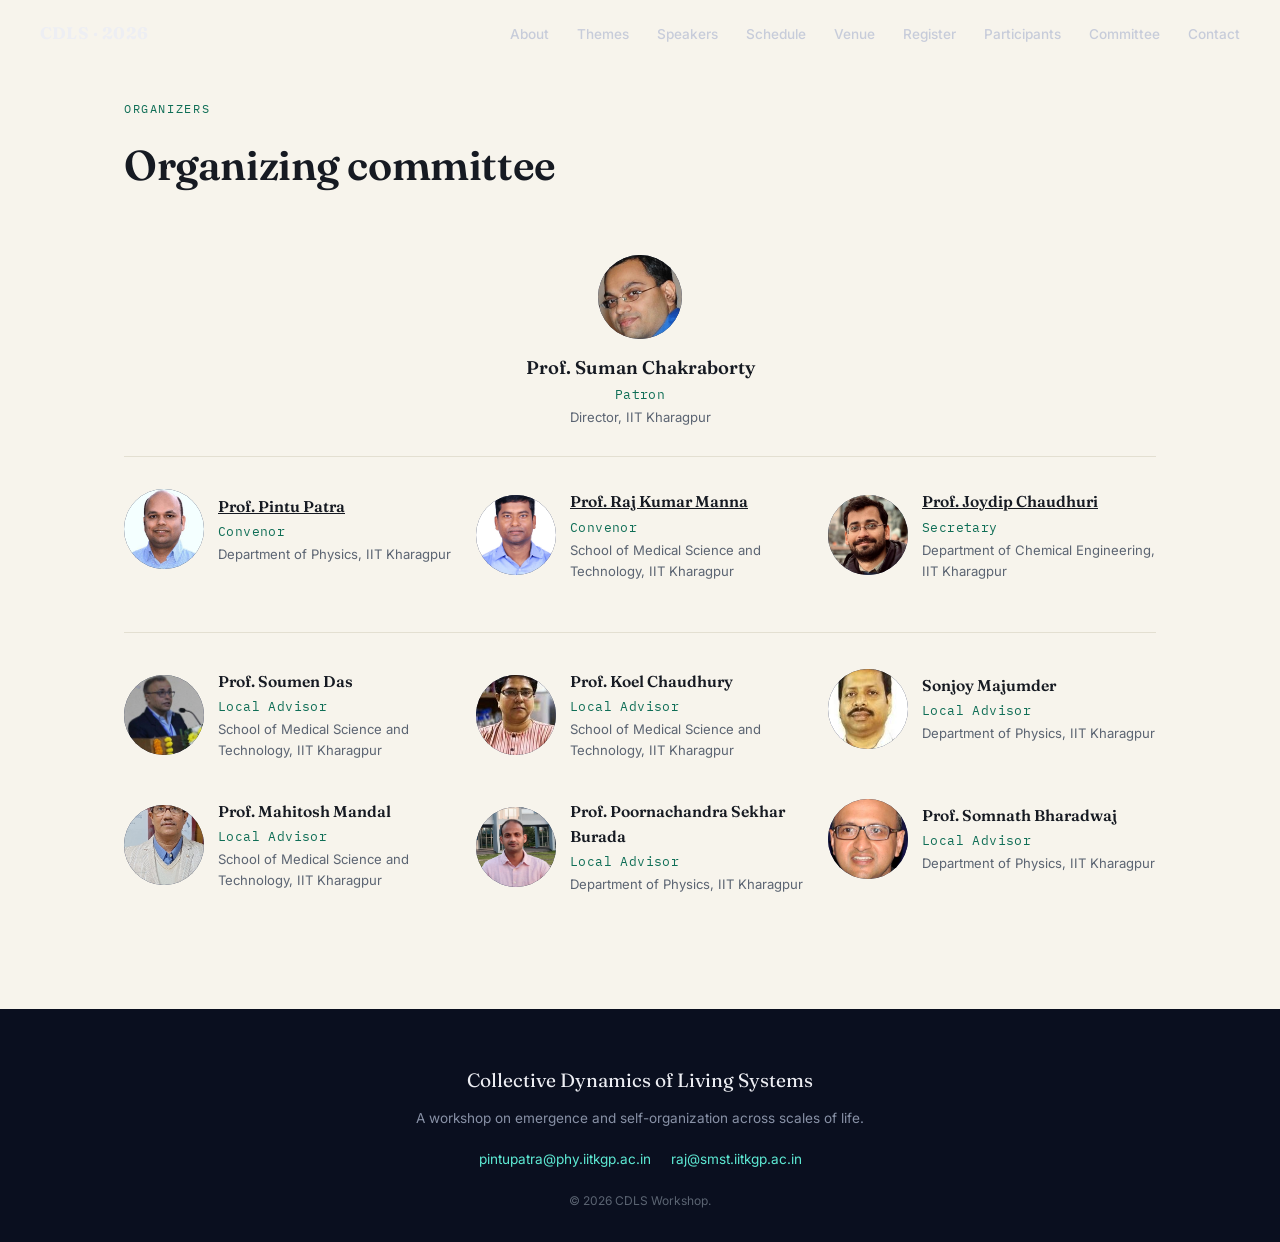
==== committee.html @ 81d5669e "updated pages" ====
<!DOCTYPE html>
<html lang="en">
<head>
<meta charset="UTF-8">
<meta name="viewport" content="width=device-width, initial-scale=1.0">
<title>Organizing Committee — Collective Dynamics of Living Systems 2026</title>
<meta name="description" content="An interdisciplinary workshop on emergence, self-organization, and collective behavior across scales of life.">
<link rel="preconnect" href="https://fonts.googleapis.com">
<link rel="preconnect" href="https://fonts.gstatic.com" crossorigin>
<link href="https://fonts.googleapis.com/css2?family=Fraunces:opsz,wght@9..144,300;9..144,500;9..144,600;9..144,700;9..144,900&family=Inter:wght@400;500;600&family=IBM+Plex+Mono:wght@400;500&display=swap" rel="stylesheet">
<link rel="stylesheet" href="style.css">
</head>
<body>
<nav id="nav" class="solid">
  <a href="index.html" class="nav-logo" style="text-decoration:none;">CDLS · 2026</a>
  <ul class="nav-links">
    <li><a href="about.html">About</a></li>
    <li><a href="themes.html">Themes</a></li>
    <li><a href="speakers.html">Speakers</a></li>
    <li><a href="schedule.html">Schedule</a></li>
    <li><a href="venue.html">Venue</a></li>
    <li><a href="register.html">Register</a></li>
    <li><a href="participants.html">Participants</a></li>
    <li><a href="committee.html">Committee</a></li>
    <li><a href="contact.html">Contact</a></li>
  </ul>
</nav>
<section>
  <div class="section-head">
    <span class="section-tag">Organizers</span>
    <h2>Organizing committee</h2>
  </div>
  <div class="patron-block">
    <div class="avatar patron-avatar" data-fallback="SC"><img src="images/suman.jpg" alt="Prof. Suman Chakraborty" onerror="this.parentElement.textContent=this.parentElement.dataset.fallback"></div>
    <div class="committee-name">Prof. Suman Chakraborty</div>
    <div class="committee-role">Patron</div>
    <div class="committee-affil">Director, IIT Kharagpur</div>
  </div>
  <div class="committee-grid">
    <div class="committee-card">
      <div class="speaker-top">
        <div class="avatar" data-fallback="PP"><img src="images/pintu.jpg" alt="Prof. Pintu Patra" onerror="this.parentElement.textContent=this.parentElement.dataset.fallback"></div>
        <div>
          <div class="committee-name"><a href="https://pintupatra05.wixsite.com/website" target="_blank" rel="noopener">Prof. Pintu Patra</a></div>
          <div class="committee-role">Convenor</div>
          <div class="committee-affil">Department of Physics, IIT Kharagpur</div>
        </div>
      </div>
    </div>
    <div class="committee-card">
      <div class="speaker-top">
        <div class="avatar" data-fallback="RM"><img src="images/raj.jpg" alt="Prof. Raj Kumar Manna" onerror="this.parentElement.textContent=this.parentElement.dataset.fallback"></div>
        <div>
          <div class="committee-name"><a href="https://www.rkmanna.com/" target="_blank" rel="noopener">Prof. Raj Kumar Manna</a></div>
          <div class="committee-role">Convenor</div>
          <div class="committee-affil">School of Medical Science and Technology, IIT Kharagpur</div>
        </div>
      </div>
    </div>
    <div class="committee-card">
      <div class="speaker-top">
        <div class="avatar" data-fallback="JC"><img src="images/joydip.jpg" alt="Prof. Joydip Chaudhuri" onerror="this.parentElement.textContent=this.parentElement.dataset.fallback"></div>
        <div>
          <div class="committee-name"><a href="https://sites.google.com/view/physicslab-joydipchaudhuri" target="_blank" rel="noopener">Prof. Joydip Chaudhuri</a></div>
          <div class="committee-role">Secretary</div>
          <div class="committee-affil">Department of Chemical Engineering, IIT Kharagpur</div>
        </div>
      </div>
    </div>
  </div>

  <div class="committee-divider"></div>

  <div class="committee-grid advisor-grid">
    <div class="committee-card">
      <div class="speaker-top">
        <div class="avatar" data-fallback="SD"><img src="images/soumen.jpg" alt="Prof. Soumen Das" onerror="this.parentElement.textContent=this.parentElement.dataset.fallback"></div>
        <div>
          <div class="committee-name">Prof. Soumen Das</div>
          <div class="committee-role">Local Advisor</div>
          <div class="committee-affil">School of Medical Science and Technology, IIT Kharagpur</div>
        </div>
      </div>
    </div>
    <div class="committee-card">
      <div class="speaker-top">
        <div class="avatar" data-fallback="KC"><img src="images/koel.jpg" alt="Prof. Koel Chaudhury" onerror="this.parentElement.textContent=this.parentElement.dataset.fallback"></div>
        <div>
          <div class="committee-name">Prof. Koel Chaudhury</div>
          <div class="committee-role">Local Advisor</div>
          <div class="committee-affil">School of Medical Science and Technology, IIT Kharagpur</div>
        </div>
      </div>
    </div>
    <div class="committee-card">
      <div class="speaker-top">
        <div class="avatar" data-fallback="SM"><img src="images/sonjoy.jpg" alt="Sonjoy Majumder" onerror="this.parentElement.textContent=this.parentElement.dataset.fallback"></div>
        <div>
          <div class="committee-name">Sonjoy Majumder</div>
          <div class="committee-role">Local Advisor</div>
          <div class="committee-affil">Department of Physics, IIT Kharagpur</div>
        </div>
      </div>
    </div>
    <div class="committee-card">
      <div class="speaker-top">
        <div class="avatar" data-fallback="MM"><img src="images/mahitosh.jpg" alt="Prof. Mahitosh Mandal" onerror="this.parentElement.textContent=this.parentElement.dataset.fallback"></div>
        <div>
          <div class="committee-name">Prof. Mahitosh Mandal</div>
          <div class="committee-role">Local Advisor</div>
          <div class="committee-affil">School of Medical Science and Technology, IIT Kharagpur</div>
        </div>
      </div>
    </div>
    <div class="committee-card">
      <div class="speaker-top">
        <div class="avatar" data-fallback="PB"><img src="images/shekar.jpg" alt="Prof. Poornachandra Sekhar Burada" onerror="this.parentElement.textContent=this.parentElement.dataset.fallback"></div>
        <div>
          <div class="committee-name">Prof. Poornachandra Sekhar Burada</div>
          <div class="committee-role">Local Advisor</div>
          <div class="committee-affil">Department of Physics, IIT Kharagpur</div>
        </div>
      </div>
    </div>
    <div class="committee-card">
      <div class="speaker-top">
        <div class="avatar" data-fallback="SB"><img src="images/somnath.jpg" alt="Prof. Somnath Bharadwaj" onerror="this.parentElement.textContent=this.parentElement.dataset.fallback"></div>
        <div>
          <div class="committee-name">Prof. Somnath Bharadwaj</div>
          <div class="committee-role">Local Advisor</div>
          <div class="committee-affil">Department of Physics, IIT Kharagpur</div>
        </div>
      </div>
    </div>
  </div>
</section>
<footer>
  <div class="foot-logo">Collective Dynamics of Living Systems</div>
  <p>A workshop on emergence and self-organization across scales of life.</p>
  <div class="foot-links">
    <a href="mailto:pintupatra@phy.iitkgp.ac.in">pintupatra@phy.iitkgp.ac.in</a>
    <a href="mailto:raj@smst.iitkgp.ac.in">raj@smst.iitkgp.ac.in</a>
  </div>
  <p style="margin-top:20px; font-size:0.75rem; color:#5B6472;">© 2026 CDLS Workshop.</p>
</footer>

<script>
  // nav solid-on-scroll
  const nav = document.getElementById('nav');
  window.addEventListener('scroll', () => {
    if (window.scrollY > 60) nav.classList.add('solid');
    else nav.classList.remove('solid');
  });

  // schedule day tabs
  document.querySelectorAll('.day-tab').forEach(tab => {
    tab.addEventListener('click', () => {
      const day = tab.dataset.day;
      document.querySelectorAll('.day-tab').forEach(t => t.classList.toggle('active', t === tab));
      document.querySelectorAll('.schedule-list').forEach(list => {
        list.classList.toggle('active', list.dataset.day === day);
      });
    });
  });
</script>
</body>
</html>
---- style.css ----
:root{
    --sky-top:#0A0F1F;
    --sky-mid:#1B2547;
    --sky-horizon:#4A3B63;
    --ember:#E8935A;
    --bio-cyan:#5EEAD4;
    --paper:#F7F4EC;
    --paper-line:#DCD7C8;
    --ink:#161A22;
    --ink-soft:#2B303B;
    --muted:#5B6472;
    --card:#FFFDF8;
    --border:#E3DFD1;
  }
  *{box-sizing:border-box; margin:0; padding:0;}
  html{scroll-behavior:smooth;}
  body{
    font-family:'Inter',sans-serif;
    color:var(--ink);
    background:var(--paper);
    line-height:1.6;
    -webkit-font-smoothing:antialiased;
  }
  h1,h2,h3{font-family:'Fraunces',serif; font-weight:600; letter-spacing:-0.01em; color:var(--ink);}
  .mono{font-family:'IBM Plex Mono',monospace;}
  a{color:inherit;}
  img{max-width:100%;}

  /* ---------- nav ---------- */
  nav{
    position:fixed; top:0; left:0; right:0; z-index:100;
    display:flex; align-items:center; justify-content:space-between;
    padding:20px 40px;
    transition:background .3s ease, padding .3s ease, box-shadow .3s ease;
  }
  nav.solid{
    background:rgba(247,244,236,0.92);
    backdrop-filter:blur(8px);
    padding:14px 40px;
    box-shadow:0 1px 0 var(--border);
  }
  .nav-logo{
    font-family:'Fraunces',serif; font-weight:700; font-size:1.05rem;
    color:#EDEEF3; letter-spacing:0.01em;
  }
  nav.solid .nav-logo{color:var(--ink);}
  .nav-links{display:flex; gap:28px; list-style:none;}
  .nav-links a{
    font-size:0.85rem; text-decoration:none; color:#C7CCDA;
    font-weight:500; transition:color .2s ease;
  }
  nav.solid .nav-links a{color:var(--muted);}
  .nav-links a:hover{color:var(--bio-cyan);}
  nav.solid .nav-links a:hover{color:#0F6E56;}
  .nav-toggle{display:none;}

  /* ---------- hero ---------- */
  html, body{width:100%; overflow-x:hidden;}
  .hero{
    position:relative; height:100vh; min-height:640px;
    width:100vw; max-width:none;
    left:50%; right:50%;
    margin-left:-50vw; margin-right:-50vw;
    overflow:hidden;
    background:linear-gradient(180deg, var(--sky-top) 0%, var(--sky-mid) 55%, var(--sky-horizon) 88%, #6B4A4F 100%);
    display:flex; align-items:center; justify-content:center;
  }
  .hero canvas{position:absolute; inset:0; width:100%; height:100%;}
  .hero-grain{
    position:absolute; inset:0; pointer-events:none; opacity:0.06; mix-blend-mode:overlay;
    background-image:radial-gradient(circle at 20% 30%, #fff 0, transparent 0.6px),
      radial-gradient(circle at 60% 70%, #fff 0, transparent 0.6px),
      radial-gradient(circle at 80% 20%, #fff 0, transparent 0.6px);
    background-size:3px 3px, 5px 5px, 4px 4px;
  }
  .hero-content{
    position:relative; z-index:2; text-align:center; padding:0 24px;
    max-width:820px;
  }
  .eyebrow{
    font-family:'IBM Plex Mono',monospace; font-size:0.95rem; letter-spacing:0.14em;
    color:var(--bio-cyan); text-transform:uppercase; margin-bottom:20px;
    display:inline-block; border:1px solid rgba(94,234,212,0.35); padding:6px 14px; border-radius:999px;
  }
  .hero h1{
    font-size:clamp(2.4rem, 6vw, 4.6rem); line-height:1.05; color:#F3F4F8;
    margin-bottom:20px;
  }
  .hero h1 em{font-style:italic; color:var(--bio-cyan);}
  .hero p.sub{
    font-size:1.05rem; color:#C7CCDA; max-width:600px; margin:0 auto 30px;
    font-weight:400;
  }
  .hero-meta{
    font-family:'IBM Plex Mono',monospace; font-size:1.05rem; color:#9FE1CB;
    margin-bottom:36px; letter-spacing:0.02em;
  }
  .hero-meta span{color:#EDEEF3;}
  .cta-row{display:flex; gap:14px; justify-content:center; flex-wrap:wrap;}
  .btn{
    display:inline-block; padding:13px 28px; border-radius:6px; font-size:0.92rem;
    font-weight:600; text-decoration:none; transition:transform .15s ease, box-shadow .15s ease;
    cursor:pointer; border:none; font-family:'Inter',sans-serif;
  }
  .btn-primary{background:var(--bio-cyan); color:#04342C;}
  .btn-primary:hover{transform:translateY(-1px); box-shadow:0 6px 20px rgba(94,234,212,0.25);}
  .btn-ghost{background:transparent; color:#EDEEF3; border:1px solid rgba(237,238,243,0.35);}
  .btn-ghost:hover{border-color:var(--bio-cyan); color:var(--bio-cyan);}
  .scroll-cue{
    position:absolute; bottom:28px; left:50%; transform:translateX(-50%);
    z-index:2; color:#8891A6; font-size:0.7rem; font-family:'IBM Plex Mono',monospace;
    letter-spacing:0.12em; text-transform:uppercase; opacity:0.75;
  }
  .regime-tag{
    position:absolute; bottom:28px; left:32px; z-index:2;
    color:#8891A6; font-size:0.7rem; font-family:'IBM Plex Mono',monospace;
    letter-spacing:0.12em; text-transform:uppercase;
    opacity:0.85; transition:opacity .5s ease;
  }

  /* ---------- generic section ---------- */
  section:not(.hero){padding:100px 24px; max-width:1080px; margin:0 auto;}
  .section-head{max-width:640px; margin-bottom:56px;}
  .section-tag{
    font-family:'IBM Plex Mono',monospace; font-size:0.72rem; letter-spacing:0.14em;
    text-transform:uppercase; color:#0F6E56; margin-bottom:14px; display:block;
  }
  .section-head h2{font-size:clamp(1.8rem,3.4vw,2.6rem); margin-bottom:14px;}
  .section-head p{color:var(--muted); font-size:1.02rem;}

  /* graph paper texture band */
  .field-notes{
    background-image:
      linear-gradient(var(--paper-line) 1px, transparent 1px),
      linear-gradient(90deg, var(--paper-line) 1px, transparent 1px);
    background-size:32px 32px;
    background-position:center;
    background-color:var(--paper);
  }

  /* ---------- about / scales ---------- */
  .about-grid{display:grid; grid-template-columns:1.1fr 0.9fr; gap:56px; align-items:center;}
  .about-grid p{color:var(--ink-soft); margin-bottom:16px; font-size:1.02rem;}
  .scale-diagram{display:flex; flex-direction:column; gap:0;}
  .scale-row{display:flex; align-items:center; gap:16px; padding:14px 0; border-bottom:1px dashed var(--border);}
  .scale-row:last-child{border-bottom:none;}
  .scale-icon{
    width:40px; height:40px; border-radius:50%; flex-shrink:0;
    display:flex; align-items:center; justify-content:center;
    background:var(--card); border:1px solid var(--border);
  }
  .scale-label{font-family:'IBM Plex Mono',monospace; font-size:0.72rem; color:var(--muted); text-transform:uppercase; letter-spacing:0.08em;}
  .scale-name{font-family:'Fraunces',serif; font-weight:600; font-size:1.02rem;}

  /* ---------- themes ---------- */
  .theme-grid{display:grid; grid-template-columns:repeat(3,1fr); gap:20px;}
  .theme-card{
    background:var(--card); border:1px solid var(--border); border-radius:10px;
    padding:26px 24px; transition:border-color .2s ease, transform .2s ease;
  }
  .theme-card:hover{border-color:var(--bio-cyan); transform:translateY(-2px);}
  .theme-tag{
    font-family:'IBM Plex Mono',monospace; font-size:0.68rem; color:#0F6E56;
    background:#E1F5EE; padding:3px 9px; border-radius:4px; letter-spacing:0.06em;
  }
  .theme-card h3{font-size:1.08rem; margin:14px 0 8px;}
  .theme-card p{color:var(--muted); font-size:0.92rem;}

  /* ---------- speakers ---------- */
  .speaker-grid{display:grid; grid-template-columns:repeat(3,1fr); gap:24px;}
  .speaker-card{background:var(--card); border:1px solid var(--border); border-radius:10px; padding:22px;}
  .speaker-top{display:flex; align-items:center; gap:14px; margin-bottom:14px;}
  .avatar{
    width:80px; height:80px; border-radius:50%; flex-shrink:0;
    display:flex; align-items:center; justify-content:center;
    font-family:'Fraunces',serif; font-weight:700; font-size:0.95rem;
    background:var(--sky-mid); color:var(--bio-cyan);
  }
  .avatar img{width:100%; height:100%; object-fit:cover; border-radius:50%;}
  .speaker-name{font-family:'Fraunces',serif; font-weight:600; font-size:1rem;}
  .speaker-affil{font-size:0.82rem; color:var(--muted);}
  .speaker-talk{font-size:0.88rem; color:var(--ink-soft); font-style:italic; margin-bottom:10px;}
  .field-tag{
    font-family:'IBM Plex Mono',monospace; font-size:0.66rem; letter-spacing:0.06em;
    padding:2px 8px; border-radius:4px; border:1px solid var(--border); color:var(--muted);
  }

  /* ---------- schedule ---------- */
  .day-tabs{display:flex; gap:10px; margin-bottom:28px;}
  .day-tab{
    font-family:'IBM Plex Mono',monospace; font-size:0.82rem; padding:9px 18px;
    border:1px solid var(--border); border-radius:999px; background:var(--card);
    cursor:pointer; color:var(--muted); transition:all .15s ease;
  }
  .day-tab.active{background:var(--ink); color:var(--paper); border-color:var(--ink);}
  .schedule-list{display:none; flex-direction:column; gap:0;}
  .schedule-list.active{display:flex;}
  .sched-row{
    display:grid; grid-template-columns:110px 1fr auto; gap:18px; align-items:baseline;
    padding:16px 0; border-bottom:1px solid var(--border);
  }
  .sched-time{font-family:'IBM Plex Mono',monospace; font-size:0.85rem; color:#0F6E56;}
  .sched-title{font-weight:500; font-size:0.98rem;}
  .sched-speaker{color:var(--muted); font-size:0.86rem;}
  .sched-room{font-family:'IBM Plex Mono',monospace; font-size:0.72rem; color:var(--muted); white-space:nowrap;}

  /* ---------- venue ---------- */
  .venue-grid{display:grid; grid-template-columns:1fr 1fr; gap:40px; align-items:start;}
  .venue-map{
    aspect-ratio:4/3; border-radius:10px; border:1px solid var(--border);
    overflow:hidden;
  }
  .venue-map iframe{width:100%; height:100%; border:0; display:block;}
  .venue-details dt{font-family:'IBM Plex Mono',monospace; font-size:0.7rem; text-transform:uppercase; color:var(--muted); letter-spacing:0.08em; margin-top:18px;}
  .venue-details dt:first-child{margin-top:0;}
  .venue-details dd{font-size:1rem; margin-top:4px;}

  /* ---------- registration ---------- */
  .reg-wrap{
    background:var(--ink); color:var(--paper); border-radius:14px; padding:56px 48px;
    display:grid; grid-template-columns:1fr 1fr; gap:48px;
  }
  .reg-wrap h2{color:var(--paper);}
  .reg-wrap p{color:#B7BEC9;}
  .key-dates{list-style:none;}
  .key-dates li{
    display:flex; justify-content:space-between; padding:12px 0;
    border-bottom:1px solid rgba(255,255,255,0.12); font-size:0.92rem;
  }
  .key-dates li:last-child{border-bottom:none;}
  .key-dates .kd-label{color:#B7BEC9;}
  .key-dates .kd-date{font-family:'IBM Plex Mono',monospace; color:var(--bio-cyan);}
  .reg-actions{margin-top:24px; display:flex; gap:12px; flex-wrap:wrap; align-items:center;}
  .guide-box{
    display:inline-flex; align-items:center; gap:10px;
    padding:13px 20px; border:1px solid rgba(94,234,212,0.45); border-radius:6px;
    background:rgba(94,234,212,0.16);
    color:#D9FBF2; text-decoration:none; font-size:0.88rem; font-weight:500;
    transition:border-color .15s ease, background .15s ease;
  }
  .guide-box:hover{border-color:var(--bio-cyan); background:rgba(94,234,212,0.26);}
  .guide-icon{font-size:1.1rem;}
  .fee-block{margin-top:28px; padding-top:20px; border-top:1px solid rgba(255,255,255,0.12);}
  .fee-heading{
    font-family:'IBM Plex Mono',monospace; font-size:0.72rem; letter-spacing:0.12em;
    text-transform:uppercase; color:var(--bio-cyan); margin-bottom:10px;
  }
  .fee-list{list-style:none;}
  .fee-list li{
    display:flex; justify-content:space-between; gap:16px;
    padding:6px 0; font-size:0.9rem; color:#B7BEC9;
  }
  .fee-list .fee-amount{font-family:'IBM Plex Mono',monospace; color:#EDEEF3; white-space:nowrap;}

  /* ---------- committee ---------- */
  .patron-block{
    text-align:center;
    padding-bottom:28px; margin-bottom:32px; border-bottom:1px solid var(--border);
  }
  .patron-block .committee-name{font-size:1.15rem;}
  .patron-avatar{width:84px; height:84px; margin:0 auto 14px; font-size:1.4rem;}
  .committee-divider{height:1px; background:var(--border); margin:36px 0;}
  .committee-grid{display:grid; grid-template-columns:repeat(auto-fit, minmax(220px, 1fr)); gap:24px;}
  .participants-list{
    column-count:2; column-gap:48px;
  }
  .participant-row{
    break-inside:avoid; padding:10px 0; border-bottom:1px solid var(--border);
    margin-bottom:2px;
  }
  .participant-name{display:block; font-weight:500; font-size:0.95rem; color:var(--ink);}
  .participant-affil{display:block; font-size:0.82rem; color:var(--muted); margin-top:2px;}
  @media (max-width:700px){
    .participants-list{column-count:1;}
  }
  .advisor-grid{grid-template-columns:repeat(3, 1fr);}
  .committee-card{text-align:left;}
  .committee-role{font-size:0.82rem; color:#0F6E56; font-family:'IBM Plex Mono',monospace; letter-spacing:0.03em; margin:2px 0;}
  .committee-name{font-family:'Fraunces',serif; font-weight:600; font-size:0.98rem;}
  .committee-affil{font-size:0.82rem; color:var(--muted);}

  /* ---------- footer ---------- */
  footer{
    background:var(--sky-top); color:#8891A6; padding:56px 24px 32px;
    text-align:center; font-size:0.85rem;
  }
  footer .foot-logo{font-family:'Fraunces',serif; color:#EDEEF3; font-size:1.2rem; margin-bottom:12px;}
  footer a{color:var(--bio-cyan); text-decoration:none;}
  footer .foot-links{display:flex; gap:20px; justify-content:center; margin:20px 0; flex-wrap:wrap;}

  @media (max-width:860px){
    nav{padding:16px 20px;}
    .nav-links{display:none;}
    section{padding:70px 20px;}
    .about-grid, .venue-grid, .reg-wrap{grid-template-columns:1fr;}
    .theme-grid, .speaker-grid{grid-template-columns:1fr 1fr;}
    .committee-grid{grid-template-columns:1fr 1fr;}
    .advisor-grid{grid-template-columns:1fr 1fr;}
  }
  @media (max-width:560px){
    .theme-grid, .speaker-grid, .committee-grid{grid-template-columns:1fr;}
    .sched-row{grid-template-columns:80px 1fr; grid-template-areas:"time title" ". speaker" ". room";}
    .cta-row{flex-direction:column; align-items:center;}
  }

  @media (prefers-reduced-motion:reduce){
    html{scroll-behavior:auto;}
  }
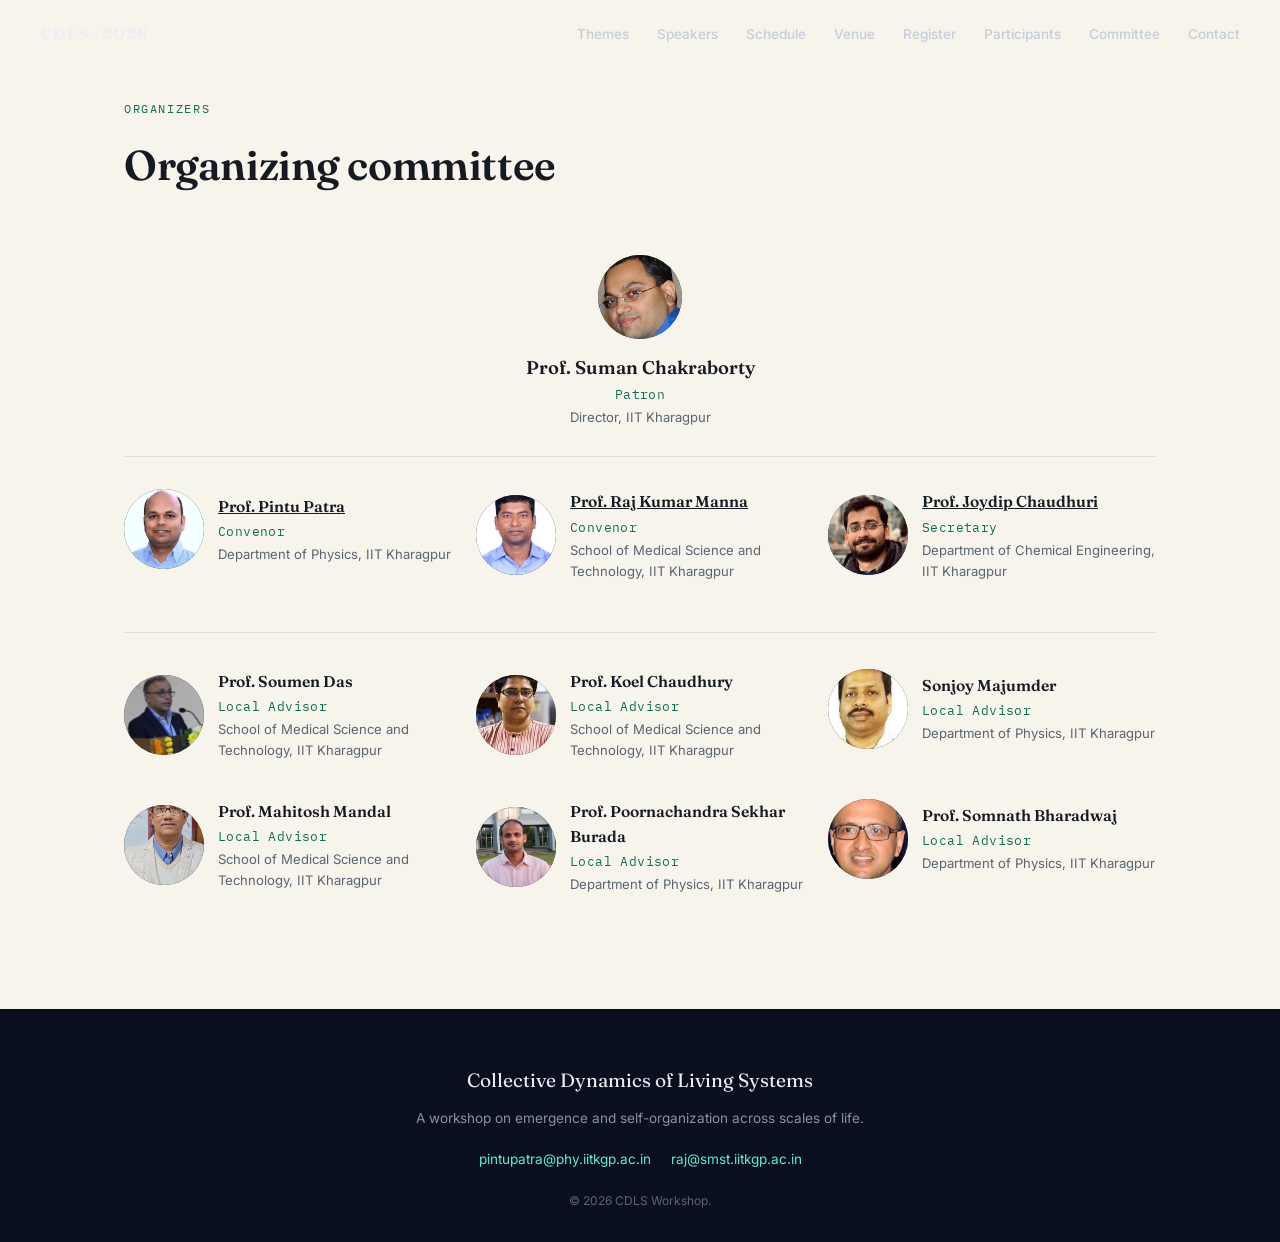
==== commit 7b9a3ca6: "updated schedule" ====
--- a/committee.html
+++ b/committee.html
@@ -14,7 +14,6 @@
 <nav id="nav" class="solid">
   <a href="index.html" class="nav-logo" style="text-decoration:none;">CDLS · 2026</a>
   <ul class="nav-links">
-    <li><a href="about.html">About</a></li>
     <li><a href="themes.html">Themes</a></li>
     <li><a href="speakers.html">Speakers</a></li>
     <li><a href="schedule.html">Schedule</a></li>
--- a/style.css
+++ b/style.css
@@ -199,6 +199,46 @@
     display:grid; grid-template-columns:110px 1fr auto; gap:18px; align-items:baseline;
     padding:16px 0; border-bottom:1px solid var(--border);
   }
+  .sched-row.shaded{
+    background:rgba(94,234,212,0.10);
+    border-left:3px solid var(--bio-cyan);
+    border-bottom:none;
+    padding:14px 16px 14px 13px;
+    margin:4px -16px;
+    border-radius:6px;
+  }
+  .sched-row.shaded-b{
+    background:rgba(139,127,232,0.12);
+    border-left:3px solid #8B7FE8;
+    border-bottom:none;
+    padding:14px 16px 14px 13px;
+    margin:4px -16px;
+    border-radius:6px;
+  }
+  .sched-row.shaded-c{
+    background:rgba(232,147,90,0.12);
+    border-left:3px solid var(--ember);
+    border-bottom:none;
+    padding:14px 16px 14px 13px;
+    margin:4px -16px;
+    border-radius:6px;
+  }
+  .sched-row.shaded-d{
+    background:rgba(232,139,165,0.12);
+    border-left:3px solid #E88BA5;
+    border-bottom:none;
+    padding:14px 16px 14px 13px;
+    margin:4px -16px;
+    border-radius:6px;
+  }
+  .sched-row.shaded-e{
+    background:rgba(139,199,139,0.14);
+    border-left:3px solid #6FB36F;
+    border-bottom:none;
+    padding:14px 16px 14px 13px;
+    margin:4px -16px;
+    border-radius:6px;
+  }
   .sched-time{font-family:'IBM Plex Mono',monospace; font-size:0.85rem; color:#0F6E56;}
   .sched-title{font-weight:500; font-size:0.98rem;}
   .sched-speaker{color:var(--muted); font-size:0.86rem;}
